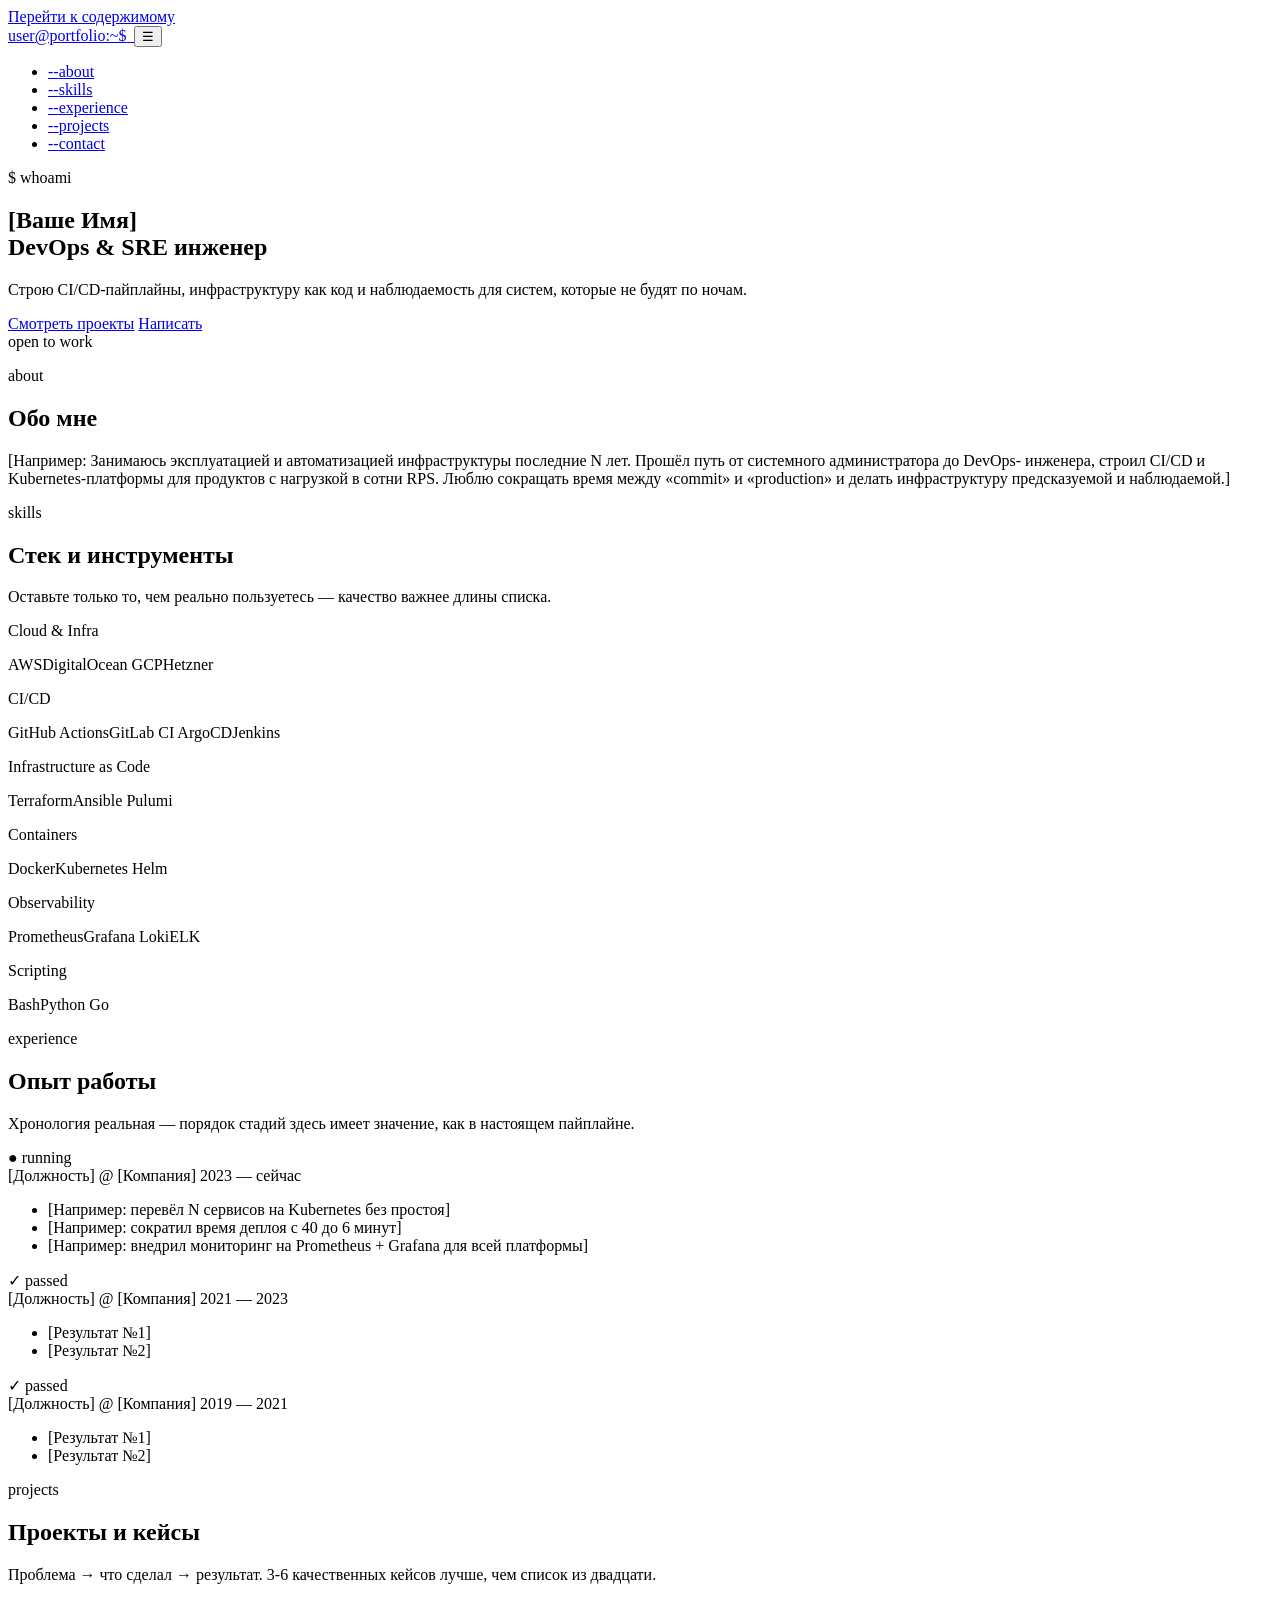
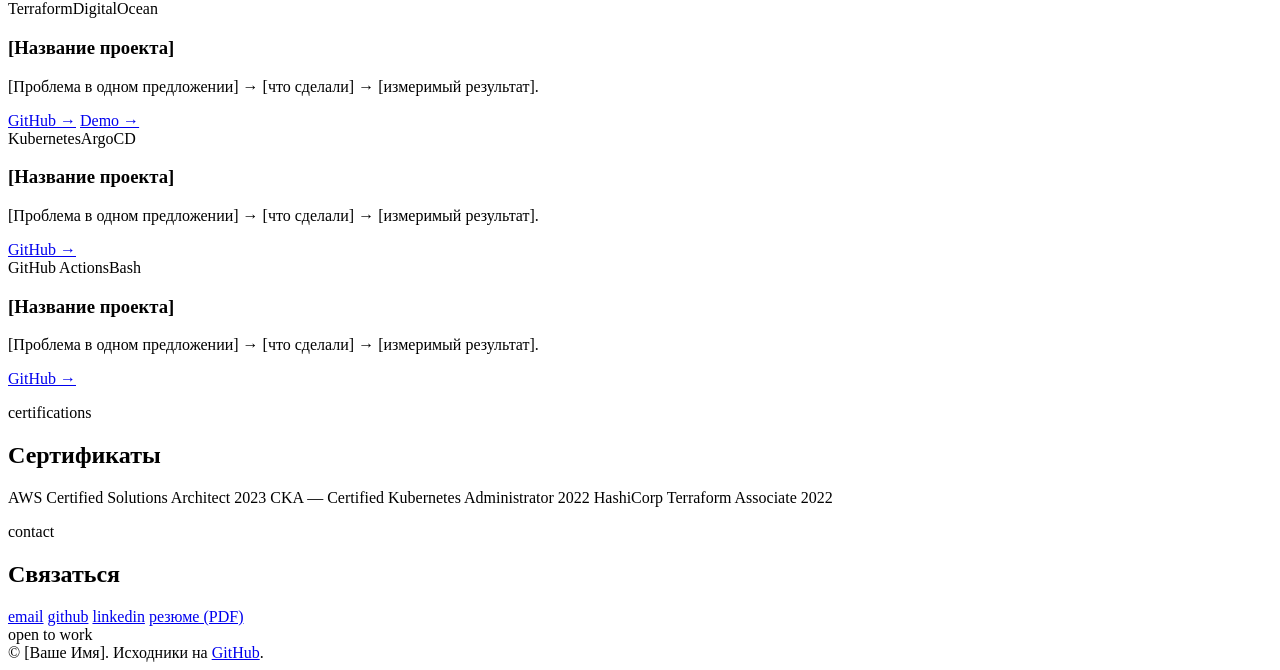
==== docs/index.html @ eb202113 "feat: initial portfolio scaffold Static DevOps portfolio site with GitHub Pages CI/CD, docs site, an" ====
<!DOCTYPE html>
<html lang="ru">
<head>
  <meta charset="UTF-8">
  <meta name="viewport" content="width=device-width, initial-scale=1.0">
  <title>[Ваше Имя] — DevOps / SRE инженер</title>
  <meta name="description" content="Портфолио [Ваше Имя] — DevOps-инженер: CI/CD, Kubernetes, Terraform, облачная инфраструктура.">
  <meta name="theme-color" content="#12161c">

  <!-- Open Graph / соцсети -->
  <meta property="og:title" content="[Ваше Имя] — DevOps / SRE инженер">
  <meta property="og:description" content="CI/CD, Kubernetes, Terraform, облачная инфраструктура.">
  <meta property="og:type" content="website">
  <!-- TODO: замените на реальный домен после привязки -->
  <meta property="og:url" content="https://example.com/">

  <link rel="icon" href="/favicon.svg" type="image/svg+xml">
  <link rel="stylesheet" href="/assets/css/style.css">
</head>
<body>

  <a class="skip-link" href="#main">Перейти к содержимому</a>

  <header class="nav">
    <div class="wrap">
      <a href="#" class="logo" aria-label="На главную">
        <span class="user">user</span><span class="path">@portfolio:~$</span><span class="cursor">&nbsp;</span>
      </a>

      <button type="button" class="nav-toggle" id="navToggle" aria-expanded="false" aria-controls="navLinks" aria-label="Открыть меню">
        ☰
      </button>

      <nav>
        <ul class="nav-links" id="navLinks">
          <li><a href="#about"><span class="flag">--</span>about</a></li>
          <li><a href="#skills"><span class="flag">--</span>skills</a></li>
          <li><a href="#experience"><span class="flag">--</span>experience</a></li>
          <li><a href="#projects"><span class="flag">--</span>projects</a></li>
          <li><a href="#contact"><span class="flag">--</span>contact</a></li>
        </ul>
      </nav>
    </div>
  </header>

  <main id="main">

    <!-- HERO -->
    <section class="hero wrap">
      <p class="hero-eyebrow" id="whoamiLine">$ whoami</p>
      <h1>
        [Ваше Имя]<br>
        <span class="role">DevOps &amp; SRE инженер</span>
      </h1>
      <p class="hero-lede">
        <!-- TODO: одна фраза о фокусе, например: -->
        Строю CI/CD-пайплайны, инфраструктуру как код и наблюдаемость
        для систем, которые не будят по ночам.
      </p>
      <div class="hero-actions">
        <a href="#projects" class="btn btn-primary">Смотреть проекты</a>
        <a href="#contact" class="btn btn-ghost">Написать</a>
      </div>
      <div class="hero-status">
        <span class="status-chip"><span class="status-dot"></span> open to work</span>
      </div>
    </section>

    <!-- ABOUT -->
    <section id="about" class="wrap reveal">
      <div class="section-head">
        <p class="eyebrow">about</p>
        <h2>Обо мне</h2>
      </div>
      <p class="section-sub about-lede">
        <!-- TODO: замените на реальный текст, 3-5 предложений -->
        [Например: Занимаюсь эксплуатацией и автоматизацией инфраструктуры
        последние N лет. Прошёл путь от системного администратора до DevOps-
        инженера, строил CI/CD и Kubernetes-платформы для продуктов с
        нагрузкой в сотни RPS. Люблю сокращать время между «commit» и
        «production» и делать инфраструктуру предсказуемой и наблюдаемой.]
      </p>
    </section>

    <!-- SKILLS -->
    <section id="skills" class="wrap reveal">
      <div class="section-head">
        <p class="eyebrow">skills</p>
        <h2>Стек и инструменты</h2>
        <p class="section-sub">Оставьте только то, чем реально пользуетесь — качество важнее длины списка.</p>
      </div>
      <div class="skills-grid">
        <div class="skill-card">
          <p class="skill-card-label">Cloud &amp; Infra</p>
          <div class="tag-row">
            <span class="tag">AWS</span><span class="tag">DigitalOcean</span>
            <span class="tag">GCP</span><span class="tag">Hetzner</span>
          </div>
        </div>
        <div class="skill-card">
          <p class="skill-card-label">CI/CD</p>
          <div class="tag-row">
            <span class="tag">GitHub Actions</span><span class="tag">GitLab CI</span>
            <span class="tag">ArgoCD</span><span class="tag">Jenkins</span>
          </div>
        </div>
        <div class="skill-card">
          <p class="skill-card-label">Infrastructure as Code</p>
          <div class="tag-row">
            <span class="tag">Terraform</span><span class="tag">Ansible</span>
            <span class="tag">Pulumi</span>
          </div>
        </div>
        <div class="skill-card">
          <p class="skill-card-label">Containers</p>
          <div class="tag-row">
            <span class="tag">Docker</span><span class="tag">Kubernetes</span>
            <span class="tag">Helm</span>
          </div>
        </div>
        <div class="skill-card">
          <p class="skill-card-label">Observability</p>
          <div class="tag-row">
            <span class="tag">Prometheus</span><span class="tag">Grafana</span>
            <span class="tag">Loki</span><span class="tag">ELK</span>
          </div>
        </div>
        <div class="skill-card">
          <p class="skill-card-label">Scripting</p>
          <div class="tag-row">
            <span class="tag">Bash</span><span class="tag">Python</span>
            <span class="tag">Go</span>
          </div>
        </div>
      </div>
    </section>

    <!-- EXPERIENCE — pipeline run -->
    <section id="experience" class="wrap reveal">
      <div class="section-head">
        <p class="eyebrow">experience</p>
        <h2>Опыт работы</h2>
        <p class="section-sub">Хронология реальная — порядок стадий здесь имеет значение, как в настоящем пайплайне.</p>
      </div>

      <div class="pipeline">
        <!-- Текущее место — последний узел, отмечен как "running" -->
        <div class="pipeline-node is-current">
          <div class="pipeline-rail">
            <span class="pipeline-dot"></span>
            <span class="pipeline-line"></span>
          </div>
          <div class="pipeline-body">
            <span class="pipeline-status">● running</span>
            <div class="pipeline-meta">
              <span class="pipeline-role">[Должность]</span>
              <span class="pipeline-company">@ [Компания]</span>
              <span class="pipeline-period">2023 — сейчас</span>
            </div>
            <ul>
              <li>[Например: перевёл N сервисов на Kubernetes без простоя]</li>
              <li>[Например: сократил время деплоя с 40 до 6 минут]</li>
              <li>[Например: внедрил мониторинг на Prometheus + Grafana для всей платформы]</li>
            </ul>
          </div>
        </div>

        <div class="pipeline-node">
          <div class="pipeline-rail">
            <span class="pipeline-dot"></span>
            <span class="pipeline-line"></span>
          </div>
          <div class="pipeline-body">
            <span class="pipeline-status">✓ passed</span>
            <div class="pipeline-meta">
              <span class="pipeline-role">[Должность]</span>
              <span class="pipeline-company">@ [Компания]</span>
              <span class="pipeline-period">2021 — 2023</span>
            </div>
            <ul>
              <li>[Результат №1]</li>
              <li>[Результат №2]</li>
            </ul>
          </div>
        </div>

        <div class="pipeline-node">
          <div class="pipeline-rail">
            <span class="pipeline-dot"></span>
            <span class="pipeline-line"></span>
          </div>
          <div class="pipeline-body">
            <span class="pipeline-status">✓ passed</span>
            <div class="pipeline-meta">
              <span class="pipeline-role">[Должность]</span>
              <span class="pipeline-company">@ [Компания]</span>
              <span class="pipeline-period">2019 — 2021</span>
            </div>
            <ul>
              <li>[Результат №1]</li>
              <li>[Результат №2]</li>
            </ul>
          </div>
        </div>
      </div>
    </section>

    <!-- PROJECTS -->
    <section id="projects" class="wrap reveal">
      <div class="section-head">
        <p class="eyebrow">projects</p>
        <h2>Проекты и кейсы</h2>
        <p class="section-sub">Проблема → что сделал → результат. 3-6 качественных кейсов лучше, чем список из двадцати.</p>
      </div>
      <div class="projects-grid">

        <article class="project-card">
          <div class="tag-row">
            <span class="tag">Terraform</span><span class="tag">DigitalOcean</span>
          </div>
          <h3 class="project-title">[Название проекта]</h3>
          <p class="project-desc">
            [Проблема в одном предложении] → [что сделали] → [измеримый результат].
          </p>
          <div class="project-links">
            <a href="#">GitHub →</a>
            <a href="#">Demo →</a>
          </div>
        </article>

        <article class="project-card">
          <div class="tag-row">
            <span class="tag">Kubernetes</span><span class="tag">ArgoCD</span>
          </div>
          <h3 class="project-title">[Название проекта]</h3>
          <p class="project-desc">
            [Проблема в одном предложении] → [что сделали] → [измеримый результат].
          </p>
          <div class="project-links">
            <a href="#">GitHub →</a>
          </div>
        </article>

        <article class="project-card">
          <div class="tag-row">
            <span class="tag">GitHub Actions</span><span class="tag">Bash</span>
          </div>
          <h3 class="project-title">[Название проекта]</h3>
          <p class="project-desc">
            [Проблема в одном предложении] → [что сделали] → [измеримый результат].
          </p>
          <div class="project-links">
            <a href="#">GitHub →</a>
          </div>
        </article>

      </div>
    </section>

    <!-- CERTIFICATIONS -->
    <section id="certifications" class="wrap reveal">
      <div class="section-head">
        <p class="eyebrow">certifications</p>
        <h2>Сертификаты</h2>
      </div>
      <div class="cert-row">
        <span class="cert-chip">AWS Certified Solutions Architect <time>2023</time></span>
        <span class="cert-chip">CKA — Certified Kubernetes Administrator <time>2022</time></span>
        <span class="cert-chip">HashiCorp Terraform Associate <time>2022</time></span>
      </div>
    </section>

    <!-- CONTACT -->
    <section id="contact" class="wrap contact reveal">
      <div class="section-head">
        <p class="eyebrow">contact</p>
        <h2>Связаться</h2>
      </div>
      <div class="contact-grid">
        <div class="contact-links">
          <a href="#" id="emailLink">email</a>
          <a href="https://github.com/">github</a>
          <a href="https://www.linkedin.com/">linkedin</a>
          <a href="/assets/resume.pdf">резюме (PDF)</a>
        </div>
        <span class="status-chip"><span class="status-dot"></span> open to work</span>
      </div>
    </section>

  </main>

  <footer class="wrap">
    <div class="footer-row">
      <span>© <span id="year"></span> [Ваше Имя]. Исходники на <a href="https://github.com/" class="link-slate">GitHub</a>.</span>
      <span id="lastDeployed"></span>
    </div>
  </footer>

  <script src="/assets/js/main.js"></script>
</body>
</html>
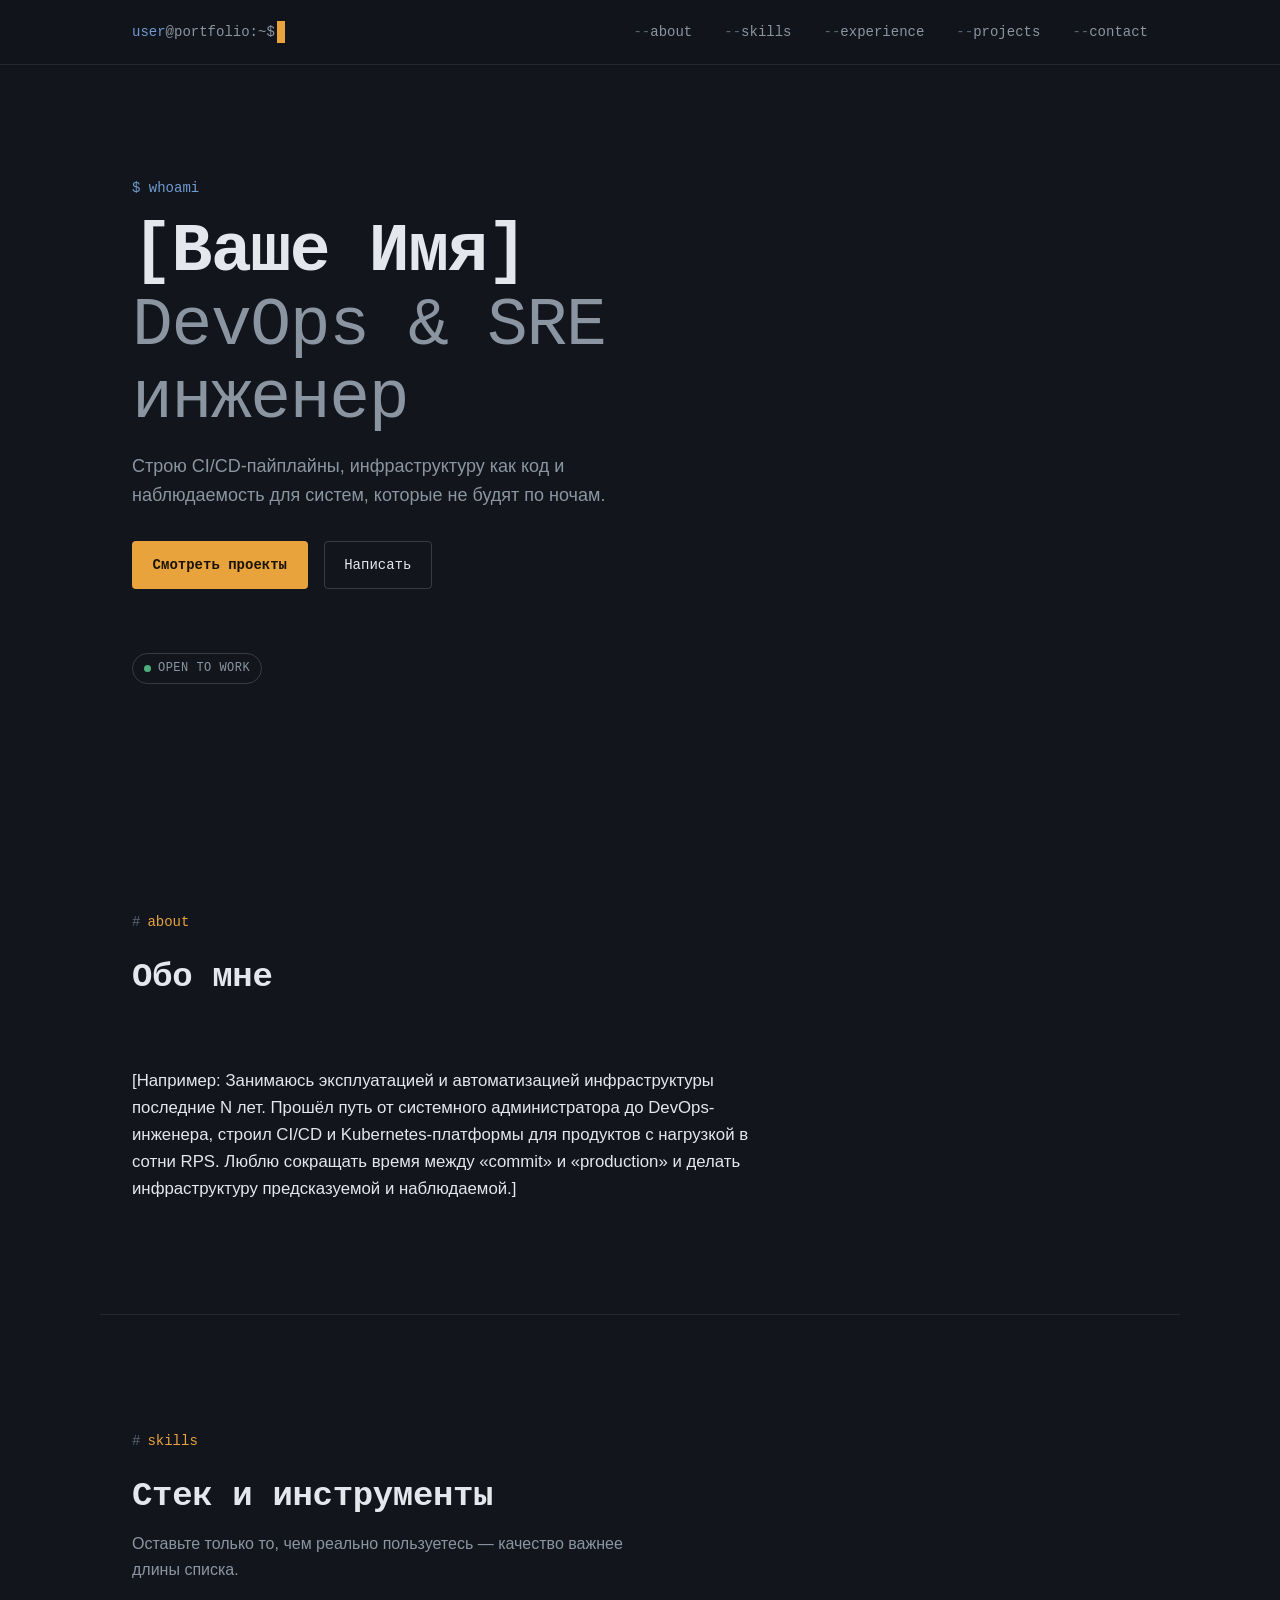
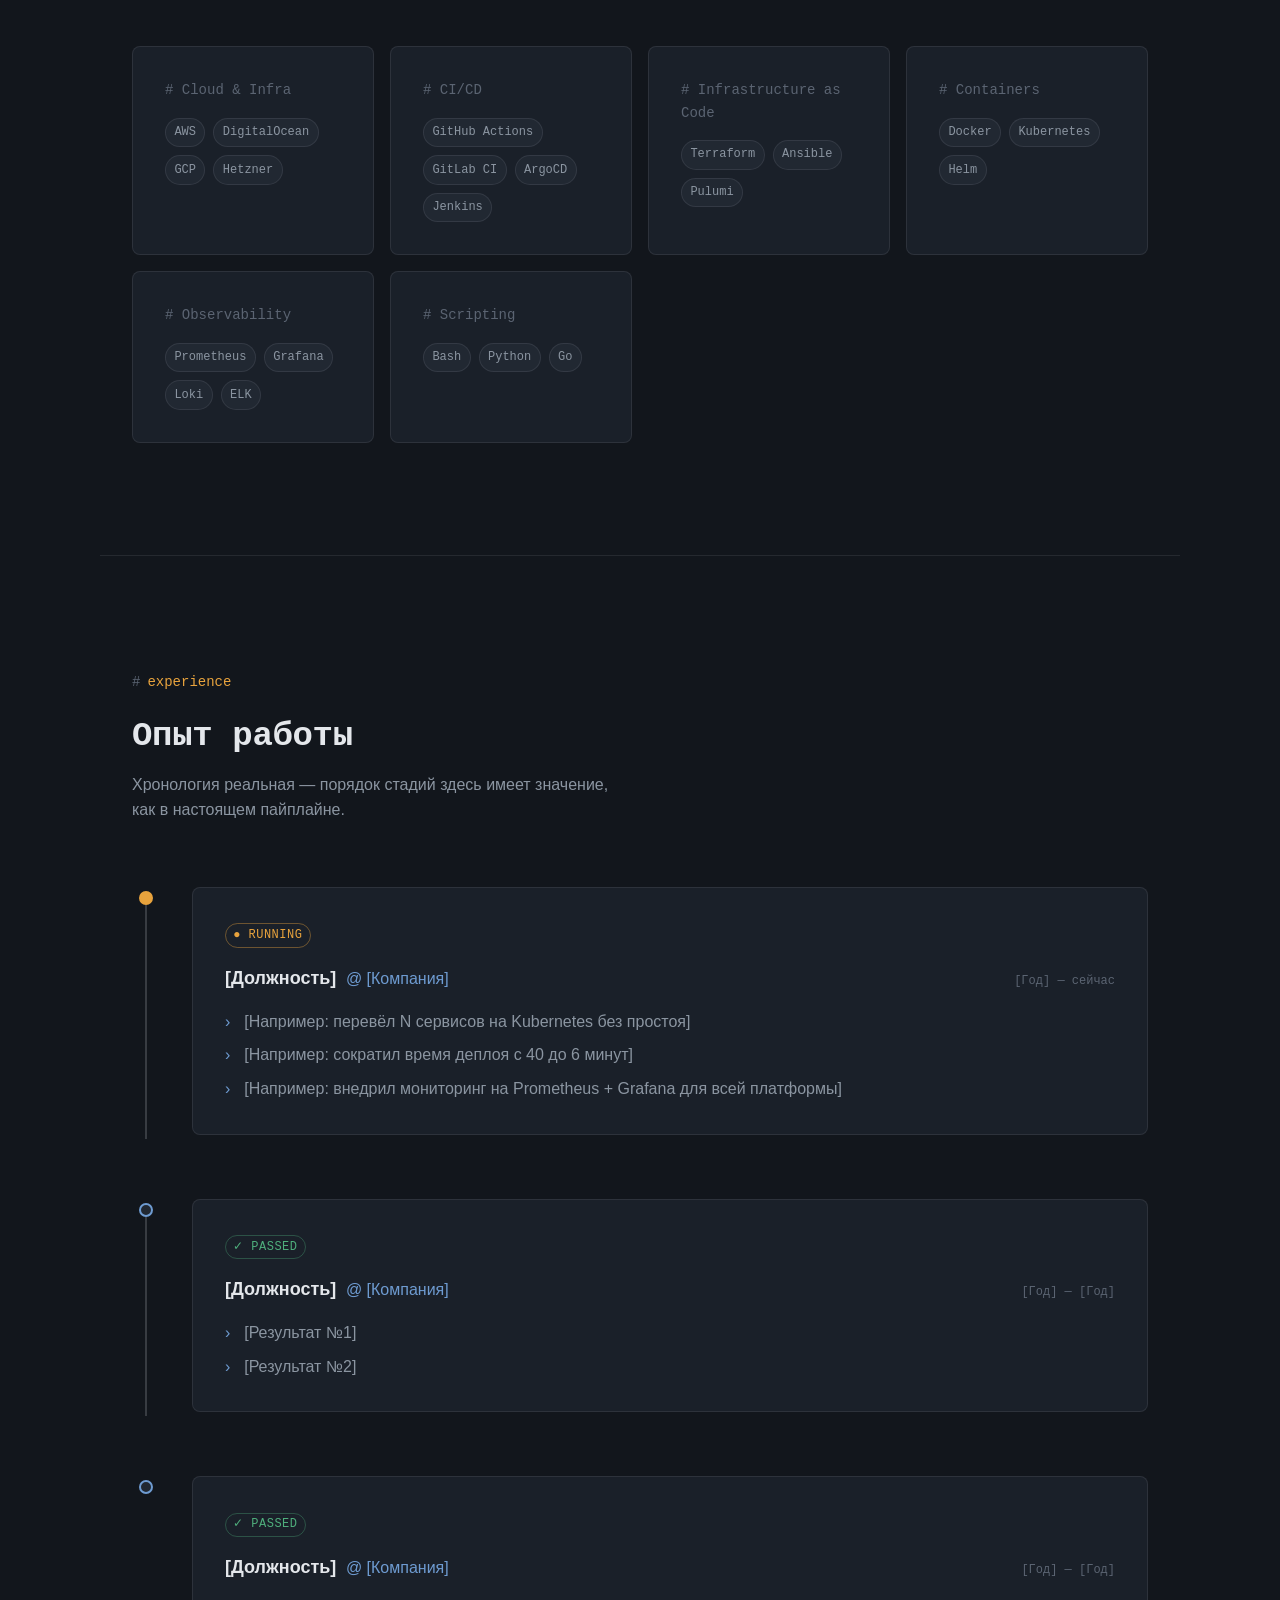
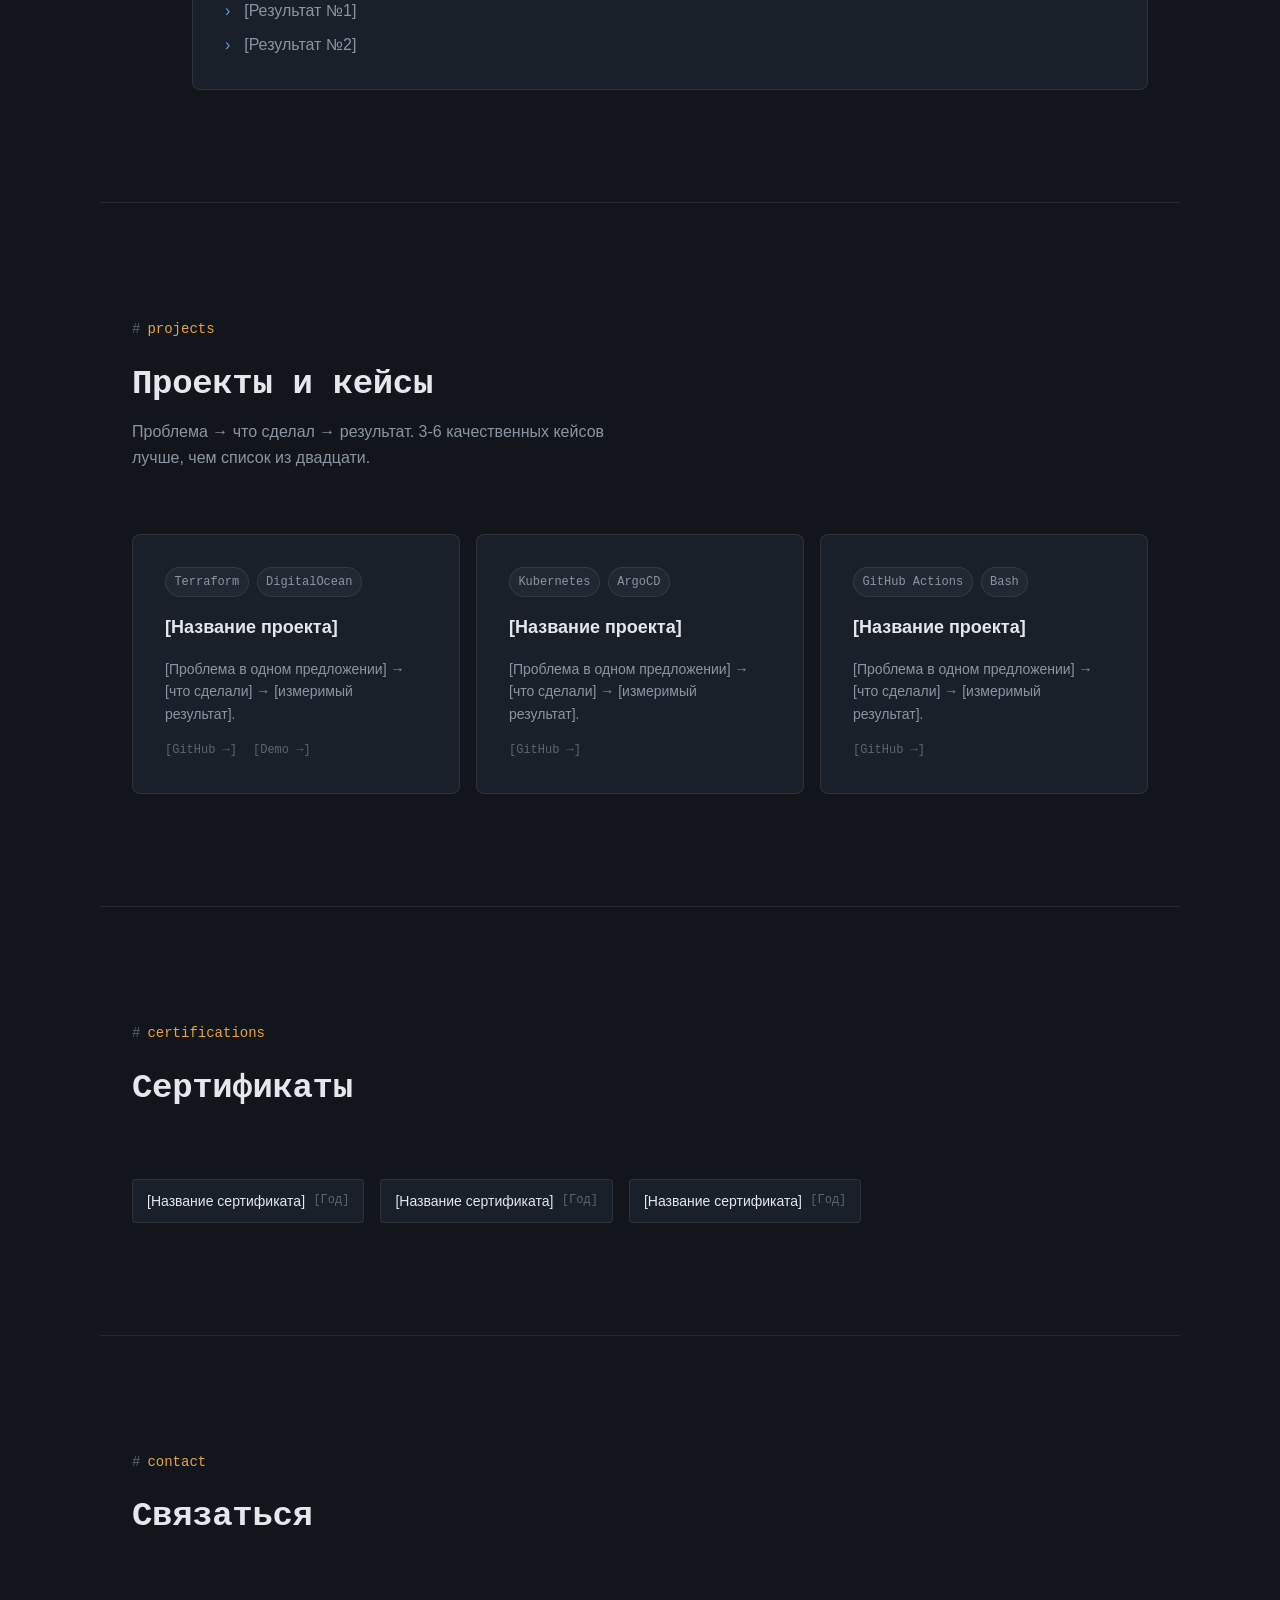
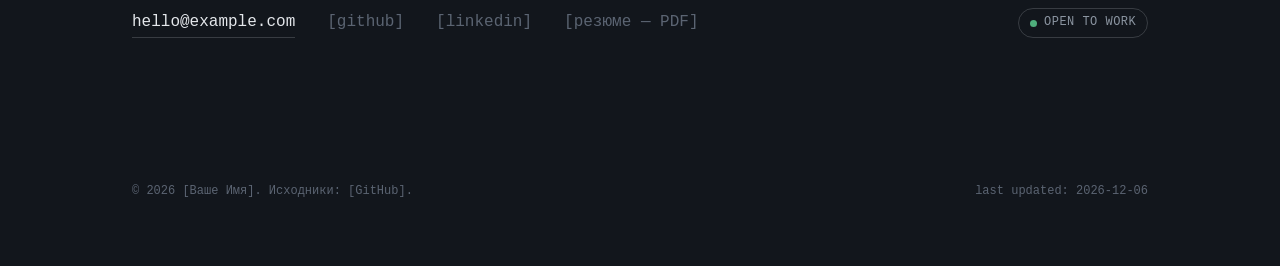
==== commit cdf5778b: "Improve responsive navigation and replace personal placeholders" ====
--- a/docs/index.html
+++ b/docs/index.html
@@ -14,8 +14,9 @@
   <!-- TODO: замените на реальный домен после привязки -->
   <meta property="og:url" content="https://example.com/">
 
-  <link rel="icon" href="/favicon.svg" type="image/svg+xml">
-  <link rel="stylesheet" href="/assets/css/style.css">
+  <link rel="icon" href="favicon.svg" type="image/svg+xml">
+  <link rel="stylesheet" href="assets/css/style.css">
+  <script>document.documentElement.classList.add("js");</script>
 </head>
 <body>
 
@@ -155,7 +156,7 @@
             <div class="pipeline-meta">
               <span class="pipeline-role">[Должность]</span>
               <span class="pipeline-company">@ [Компания]</span>
-              <span class="pipeline-period">2023 — сейчас</span>
+              <span class="pipeline-period">[Год] — сейчас</span>
             </div>
             <ul>
               <li>[Например: перевёл N сервисов на Kubernetes без простоя]</li>
@@ -175,7 +176,7 @@
             <div class="pipeline-meta">
               <span class="pipeline-role">[Должность]</span>
               <span class="pipeline-company">@ [Компания]</span>
-              <span class="pipeline-period">2021 — 2023</span>
+              <span class="pipeline-period">[Год] — [Год]</span>
             </div>
             <ul>
               <li>[Результат №1]</li>
@@ -194,7 +195,7 @@
             <div class="pipeline-meta">
               <span class="pipeline-role">[Должность]</span>
               <span class="pipeline-company">@ [Компания]</span>
-              <span class="pipeline-period">2019 — 2021</span>
+              <span class="pipeline-period">[Год] — [Год]</span>
             </div>
             <ul>
               <li>[Результат №1]</li>
@@ -223,8 +224,8 @@
             [Проблема в одном предложении] → [что сделали] → [измеримый результат].
           </p>
           <div class="project-links">
-            <a href="#">GitHub →</a>
-            <a href="#">Demo →</a>
+            <span class="placeholder-link">[GitHub →]</span>
+            <span class="placeholder-link">[Demo →]</span>
           </div>
         </article>
 
@@ -237,7 +238,7 @@
             [Проблема в одном предложении] → [что сделали] → [измеримый результат].
           </p>
           <div class="project-links">
-            <a href="#">GitHub →</a>
+            <span class="placeholder-link">[GitHub →]</span>
           </div>
         </article>
 
@@ -250,7 +251,7 @@
             [Проблема в одном предложении] → [что сделали] → [измеримый результат].
           </p>
           <div class="project-links">
-            <a href="#">GitHub →</a>
+            <span class="placeholder-link">[GitHub →]</span>
           </div>
         </article>
 
@@ -264,9 +265,9 @@
         <h2>Сертификаты</h2>
       </div>
       <div class="cert-row">
-        <span class="cert-chip">AWS Certified Solutions Architect <time>2023</time></span>
-        <span class="cert-chip">CKA — Certified Kubernetes Administrator <time>2022</time></span>
-        <span class="cert-chip">HashiCorp Terraform Associate <time>2022</time></span>
+        <span class="cert-chip">[Название сертификата] <time>[Год]</time></span>
+        <span class="cert-chip">[Название сертификата] <time>[Год]</time></span>
+        <span class="cert-chip">[Название сертификата] <time>[Год]</time></span>
       </div>
     </section>
 
@@ -279,9 +280,9 @@
       <div class="contact-grid">
         <div class="contact-links">
           <a href="#" id="emailLink">email</a>
-          <a href="https://github.com/">github</a>
-          <a href="https://www.linkedin.com/">linkedin</a>
-          <a href="/assets/resume.pdf">резюме (PDF)</a>
+          <span class="contact-placeholder">[github]</span>
+          <span class="contact-placeholder">[linkedin]</span>
+          <span class="contact-placeholder">[резюме — PDF]</span>
         </div>
         <span class="status-chip"><span class="status-dot"></span> open to work</span>
       </div>
@@ -291,11 +292,11 @@
 
   <footer class="wrap">
     <div class="footer-row">
-      <span>© <span id="year"></span> [Ваше Имя]. Исходники на <a href="https://github.com/" class="link-slate">GitHub</a>.</span>
+      <span>© <span id="year"></span> [Ваше Имя]. Исходники: <span class="contact-placeholder">[GitHub]</span>.</span>
       <span id="lastDeployed"></span>
     </div>
   </footer>
 
-  <script src="/assets/js/main.js"></script>
+  <script src="assets/js/main.js"></script>
 </body>
 </html>
--- a/docs/assets/css/style.css
+++ b/docs/assets/css/style.css
@@ -0,0 +1,804 @@
+/* =========================================================================
+   DESIGN TOKENS
+   Меняйте значения переменных здесь — не хардкодьте цвета/шрифты ниже по файлу.
+   Палитра: тёмный графит-навy (не чистый чёрный) + фосфорный янтарь как основной
+   акцент (отсылка к старым терминалам) + холодный slate-blue как второй акцент.
+   Зелёный зарезервирован ТОЛЬКО для статус-индикаторов "ok", не как основной брендинг.
+   ========================================================================= */
+:root {
+  /* Surfaces */
+  --bg: #12161c;
+  --bg-raised: #1a2029;
+  --bg-raised-2: #212832;
+  --border: rgba(228, 231, 235, 0.09);
+  --border-strong: rgba(228, 231, 235, 0.18);
+
+  /* Text */
+  --text: #e4e7eb;
+  --text-dim: #8b95a1;
+  --text-faint: #5b6472;
+
+  /* Accents */
+  --amber: #e8a33d;
+  --amber-dim: rgba(232, 163, 61, 0.14);
+  --slate: #6e9bd1;
+  --slate-dim: rgba(110, 155, 209, 0.14);
+  --status-ok: #4fae7c;
+
+  /* Type — системные стеки, без внешних запросов к шрифтовым CDN
+     (быстрее, работает офлайн, ни одной сторонней зависимости) */
+  --font-mono: ui-monospace, "SFMono-Regular", "JetBrains Mono", Menlo, Consolas,
+    "Liberation Mono", monospace;
+  --font-sans: -apple-system, "Segoe UI", "IBM Plex Sans", Roboto, Helvetica,
+    Arial, sans-serif;
+
+  /* Type scale */
+  --fs-hero: clamp(2.25rem, 5.5vw, 4.25rem);
+  --fs-h2: clamp(1.5rem, 3vw, 2.125rem);
+  --fs-h3: 1.125rem;
+  --fs-body: 1rem;
+  --fs-small: 0.875rem;
+  --fs-micro: 0.75rem;
+
+  /* Spacing */
+  --sp-xs: 0.5rem;
+  --sp-sm: 1rem;
+  --sp-md: 2rem;
+  --sp-lg: 4rem;
+  --sp-xl: 7rem;
+
+  /* Misc */
+  --radius: 4px;
+  --radius-lg: 8px;
+  --max-width: 1080px;
+  --transition: 160ms ease;
+}
+
+/* =========================================================================
+   RESET
+   ========================================================================= */
+*,
+*::before,
+*::after {
+  box-sizing: border-box;
+}
+
+html {
+  scroll-behavior: smooth;
+}
+
+body {
+  margin: 0;
+  background: var(--bg);
+  color: var(--text);
+  font-family: var(--font-sans);
+  font-size: var(--fs-body);
+  line-height: 1.6;
+  -webkit-font-smoothing: antialiased;
+}
+
+img {
+  max-width: 100%;
+  display: block;
+}
+
+a {
+  color: inherit;
+  text-decoration: none;
+}
+
+ul {
+  margin: 0;
+  padding: 0;
+  list-style: none;
+}
+
+h1,
+h2,
+h3,
+p {
+  margin: 0;
+}
+
+button {
+  font: inherit;
+  cursor: pointer;
+}
+
+:focus-visible {
+  outline: 2px solid var(--amber);
+  outline-offset: 2px;
+}
+
+@media (prefers-reduced-motion: reduce) {
+  html {
+    scroll-behavior: auto;
+  }
+  *,
+  *::before,
+  *::after {
+    animation-duration: 0.001ms !important;
+    animation-iteration-count: 1 !important;
+    transition-duration: 0.001ms !important;
+    scroll-behavior: auto !important;
+  }
+}
+
+/* =========================================================================
+   LAYOUT UTILITIES
+   ========================================================================= */
+.wrap {
+  max-width: var(--max-width);
+  margin: 0 auto;
+  padding-inline: var(--sp-md);
+}
+
+section {
+  padding: var(--sp-xl) 0;
+  border-bottom: 1px solid var(--border);
+  scroll-margin-top: 64px;
+}
+
+.section-head {
+  margin-bottom: var(--sp-lg);
+  max-width: 640px;
+}
+
+.eyebrow {
+  display: inline-flex;
+  align-items: center;
+  gap: 0.5em;
+  font-family: var(--font-mono);
+  font-size: var(--fs-small);
+  color: var(--amber);
+  margin-bottom: var(--sp-sm);
+}
+
+.eyebrow::before {
+  content: "#";
+  color: var(--text-faint);
+}
+
+h2 {
+  font-family: var(--font-mono);
+  font-size: var(--fs-h2);
+  font-weight: 600;
+  letter-spacing: -0.01em;
+}
+
+.section-sub {
+  color: var(--text-dim);
+  margin-top: var(--sp-xs);
+  max-width: 56ch;
+}
+
+.about-lede {
+  max-width: 70ch;
+  font-size: 1.05rem;
+  color: var(--text);
+}
+
+/* Reveal-on-scroll: без JS контент остаётся видимым. */
+.reveal {
+  opacity: 1;
+  transform: none;
+}
+
+.js .reveal {
+  opacity: 0;
+  transform: translateY(16px);
+  transition: opacity 480ms ease, transform 480ms ease;
+}
+
+.js .reveal.is-visible {
+  opacity: 1;
+  transform: translateY(0);
+}
+
+/* =========================================================================
+   ACCESSIBILITY UTILITIES
+   ========================================================================= */
+.skip-link {
+  position: absolute;
+  left: -9999px;
+  top: 0;
+  background: var(--amber);
+  color: #1a1305;
+  padding: 0.75em 1.25em;
+  z-index: 100;
+  font-family: var(--font-mono);
+  font-size: var(--fs-small);
+}
+
+.skip-link:focus {
+  left: var(--sp-md);
+  top: var(--sp-xs);
+}
+
+/* =========================================================================
+   NAV — прочтение навигации как флагов CLI-команды
+   ========================================================================= */
+.nav {
+  position: sticky;
+  top: 0;
+  z-index: 50;
+  background: rgba(18, 22, 28, 0.85);
+  backdrop-filter: blur(8px);
+  border-bottom: 1px solid var(--border);
+}
+
+.nav .wrap {
+  display: flex;
+  align-items: center;
+  justify-content: space-between;
+  height: 64px;
+}
+
+.logo {
+  font-family: var(--font-mono);
+  font-size: var(--fs-small);
+  color: var(--text);
+  white-space: nowrap;
+}
+
+.logo .user {
+  color: var(--slate);
+}
+
+.logo .path {
+  color: var(--text-dim);
+}
+
+.cursor {
+  display: inline-block;
+  width: 0.55em;
+  background: var(--amber);
+  margin-left: 2px;
+  animation: blink 1.1s step-end infinite;
+}
+
+@keyframes blink {
+  50% {
+    opacity: 0;
+  }
+}
+
+.nav-links {
+  display: flex;
+  gap: var(--sp-md);
+  font-family: var(--font-mono);
+  font-size: var(--fs-small);
+}
+
+.nav-links a {
+  color: var(--text-dim);
+  transition: color var(--transition);
+}
+
+.nav-links a .flag {
+  color: var(--text-faint);
+}
+
+.nav-links a:hover,
+.nav-links a:focus-visible {
+  color: var(--amber);
+}
+
+.nav-toggle {
+  display: none;
+  background: none;
+  border: 1px solid var(--border-strong);
+  border-radius: var(--radius);
+  color: var(--text);
+  width: 36px;
+  height: 36px;
+}
+
+/* =========================================================================
+   STATUS CHIP — переиспользуемый элемент (hero + footer)
+   ========================================================================= */
+.status-chip {
+  display: inline-flex;
+  align-items: center;
+  gap: 0.6em;
+  font-family: var(--font-mono);
+  font-size: var(--fs-micro);
+  letter-spacing: 0.04em;
+  text-transform: uppercase;
+  color: var(--text-dim);
+  border: 1px solid var(--border-strong);
+  border-radius: 999px;
+  padding: 0.4em 0.9em;
+}
+
+.status-dot {
+  width: 7px;
+  height: 7px;
+  border-radius: 50%;
+  background: var(--status-ok);
+  box-shadow: 0 0 0 0 rgba(79, 174, 124, 0.6);
+  animation: pulse 2.2s infinite;
+  flex: none;
+}
+
+@keyframes pulse {
+  0% {
+    box-shadow: 0 0 0 0 rgba(79, 174, 124, 0.5);
+  }
+  70% {
+    box-shadow: 0 0 0 7px rgba(79, 174, 124, 0);
+  }
+  100% {
+    box-shadow: 0 0 0 0 rgba(79, 174, 124, 0);
+  }
+}
+
+/* =========================================================================
+   HERO
+   ========================================================================= */
+.hero {
+  padding-top: var(--sp-xl);
+  padding-bottom: var(--sp-xl);
+  border-bottom: none;
+}
+
+.hero-eyebrow {
+  font-family: var(--font-mono);
+  color: var(--slate);
+  font-size: var(--fs-small);
+  margin-bottom: var(--sp-sm);
+}
+
+.hero h1 {
+  font-family: var(--font-mono);
+  font-size: var(--fs-hero);
+  font-weight: 600;
+  letter-spacing: -0.02em;
+  line-height: 1.08;
+  max-width: 16ch;
+}
+
+.hero h1 .role {
+  color: var(--text-dim);
+  font-weight: 500;
+}
+
+.hero-lede {
+  margin-top: var(--sp-sm);
+  font-size: 1.125rem;
+  color: var(--text-dim);
+  max-width: 52ch;
+}
+
+.hero-actions {
+  display: flex;
+  flex-wrap: wrap;
+  gap: var(--sp-sm);
+  margin-top: var(--sp-md);
+  align-items: center;
+}
+
+.btn {
+  display: inline-flex;
+  align-items: center;
+  gap: 0.5em;
+  font-family: var(--font-mono);
+  font-size: var(--fs-small);
+  padding: 0.85em 1.4em;
+  border-radius: var(--radius);
+  border: 1px solid transparent;
+  transition: transform var(--transition), border-color var(--transition),
+    background var(--transition);
+}
+
+.btn-primary {
+  background: var(--amber);
+  color: #1a1305;
+  font-weight: 600;
+}
+
+.btn-primary:hover {
+  transform: translateY(-1px);
+}
+
+.btn-ghost {
+  border-color: var(--border-strong);
+  color: var(--text);
+}
+
+.btn-ghost:hover {
+  border-color: var(--amber);
+  color: var(--amber);
+}
+
+.hero-status {
+  margin-top: var(--sp-lg);
+}
+
+/* =========================================================================
+   SKILLS
+   ========================================================================= */
+.skills-grid {
+  display: grid;
+  grid-template-columns: repeat(auto-fit, minmax(220px, 1fr));
+  gap: var(--sp-sm);
+}
+
+.skill-card {
+  background: var(--bg-raised);
+  border: 1px solid var(--border);
+  border-radius: var(--radius-lg);
+  padding: var(--sp-md);
+}
+
+.skill-card-label {
+  font-family: var(--font-mono);
+  font-size: var(--fs-small);
+  color: var(--text-faint);
+  margin-bottom: var(--sp-sm);
+}
+
+.skill-card-label::before {
+  content: "# ";
+}
+
+.tag-row {
+  display: flex;
+  flex-wrap: wrap;
+  gap: 0.5em;
+}
+
+.tag {
+  font-family: var(--font-mono);
+  font-size: var(--fs-micro);
+  padding: 0.35em 0.7em;
+  border-radius: 999px;
+  background: var(--bg-raised-2);
+  color: var(--text-dim);
+  border: 1px solid var(--border);
+}
+
+/* =========================================================================
+   EXPERIENCE — сигнатурный элемент: карьера как pipeline run
+   ========================================================================= */
+.pipeline {
+  position: relative;
+  display: flex;
+  flex-direction: column;
+  gap: 0;
+}
+
+.pipeline-node {
+  position: relative;
+  display: grid;
+  grid-template-columns: 28px 1fr;
+  gap: var(--sp-md);
+  padding-bottom: var(--sp-lg);
+}
+
+.pipeline-node:last-child {
+  padding-bottom: 0;
+}
+
+.pipeline-rail {
+  position: relative;
+  display: flex;
+  justify-content: center;
+}
+
+.pipeline-dot {
+  width: 14px;
+  height: 14px;
+  border-radius: 50%;
+  background: var(--bg-raised-2);
+  border: 2px solid var(--slate);
+  z-index: 1;
+  margin-top: 4px;
+}
+
+.pipeline-node.is-current .pipeline-dot {
+  background: var(--amber);
+  border-color: var(--amber);
+  animation: pulse 2.2s infinite;
+  box-shadow: none;
+}
+
+.pipeline-line {
+  position: absolute;
+  top: 18px;
+  bottom: -4px;
+  width: 2px;
+  background: var(--border-strong);
+}
+
+.pipeline-node:last-child .pipeline-line {
+  display: none;
+}
+
+.pipeline-body {
+  background: var(--bg-raised);
+  border: 1px solid var(--border);
+  border-radius: var(--radius-lg);
+  padding: var(--sp-md);
+}
+
+.pipeline-meta {
+  display: flex;
+  flex-wrap: wrap;
+  align-items: baseline;
+  gap: 0.6em;
+  margin-bottom: var(--sp-xs);
+}
+
+.pipeline-role {
+  font-size: var(--fs-h3);
+  font-weight: 600;
+}
+
+.pipeline-company {
+  color: var(--slate);
+}
+
+.pipeline-period {
+  font-family: var(--font-mono);
+  font-size: var(--fs-micro);
+  color: var(--text-faint);
+  margin-left: auto;
+}
+
+.pipeline-status {
+  display: inline-block;
+  font-family: var(--font-mono);
+  font-size: var(--fs-micro);
+  text-transform: uppercase;
+  letter-spacing: 0.04em;
+  color: var(--status-ok);
+  border: 1px solid rgba(79, 174, 124, 0.35);
+  border-radius: 999px;
+  padding: 0.15em 0.6em;
+  margin-bottom: var(--sp-sm);
+}
+
+.pipeline-node.is-current .pipeline-status {
+  color: var(--amber);
+  border-color: rgba(232, 163, 61, 0.4);
+}
+
+.pipeline-body ul {
+  margin-top: var(--sp-sm);
+  display: grid;
+  gap: 0.5em;
+}
+
+.pipeline-body li {
+  padding-left: 1.2em;
+  position: relative;
+  color: var(--text-dim);
+}
+
+.pipeline-body li::before {
+  content: "›";
+  position: absolute;
+  left: 0;
+  color: var(--slate);
+}
+
+/* =========================================================================
+   PROJECTS
+   ========================================================================= */
+.projects-grid {
+  display: grid;
+  grid-template-columns: repeat(auto-fit, minmax(280px, 1fr));
+  gap: var(--sp-sm);
+}
+
+.project-card {
+  background: var(--bg-raised);
+  border: 1px solid var(--border);
+  border-radius: var(--radius-lg);
+  padding: var(--sp-md);
+  display: flex;
+  flex-direction: column;
+  gap: var(--sp-sm);
+  transition: border-color var(--transition);
+}
+
+.project-card:hover {
+  border-color: var(--border-strong);
+}
+
+.project-title {
+  font-size: var(--fs-h3);
+  font-weight: 600;
+}
+
+.project-desc {
+  color: var(--text-dim);
+  font-size: var(--fs-small);
+}
+
+.project-links {
+  margin-top: auto;
+  display: flex;
+  gap: var(--sp-sm);
+  font-family: var(--font-mono);
+  font-size: var(--fs-micro);
+}
+
+.project-links a,
+.placeholder-link {
+  color: var(--slate);
+  border-bottom: 1px solid transparent;
+}
+
+.project-links a:hover {
+  border-bottom-color: var(--slate);
+}
+
+.placeholder-link,
+.contact-placeholder {
+  color: var(--text-faint);
+}
+
+/* =========================================================================
+   CERTIFICATIONS
+   ========================================================================= */
+.cert-row {
+  display: flex;
+  flex-wrap: wrap;
+  gap: var(--sp-sm);
+}
+
+.cert-chip {
+  display: flex;
+  align-items: center;
+  gap: 0.6em;
+  background: var(--bg-raised);
+  border: 1px solid var(--border);
+  border-radius: var(--radius);
+  padding: 0.7em 1em;
+  font-size: var(--fs-small);
+}
+
+.cert-chip time {
+  color: var(--text-faint);
+  font-family: var(--font-mono);
+  font-size: var(--fs-micro);
+}
+
+/* =========================================================================
+   CONTACT / FOOTER
+   ========================================================================= */
+.contact {
+  border-bottom: none;
+}
+
+.contact-grid {
+  display: flex;
+  flex-wrap: wrap;
+  justify-content: space-between;
+  align-items: flex-end;
+  gap: var(--sp-md);
+}
+
+.contact-links {
+  display: flex;
+  flex-wrap: wrap;
+  gap: var(--sp-md);
+  font-family: var(--font-mono);
+}
+
+.contact-links a {
+  color: var(--text);
+  border-bottom: 1px solid var(--border-strong);
+  padding-bottom: 2px;
+  transition: color var(--transition), border-color var(--transition);
+}
+
+.contact-links a:hover {
+  color: var(--amber);
+  border-color: var(--amber);
+}
+
+footer {
+  padding: var(--sp-md) 0 var(--sp-lg);
+}
+
+.footer-row {
+  display: flex;
+  flex-wrap: wrap;
+  justify-content: space-between;
+  gap: var(--sp-sm);
+  font-family: var(--font-mono);
+  font-size: var(--fs-micro);
+  color: var(--text-faint);
+}
+
+/* =========================================================================
+   RESPONSIVE
+   ========================================================================= */
+@media (max-width: 720px) {
+  .nav-links {
+    flex-wrap: wrap;
+    gap: var(--sp-sm) var(--sp-md);
+  }
+
+  .js .nav nav {
+    position: absolute;
+    inset: 64px 0 auto;
+  }
+
+  .js .nav-links {
+    position: static;
+    width: 100%;
+    min-height: calc(100vh - 64px);
+    min-height: calc(100dvh - 64px);
+    background: var(--bg);
+    flex-direction: column;
+    flex-wrap: nowrap;
+    padding: var(--sp-md);
+    gap: var(--sp-md);
+    font-size: var(--fs-body);
+    transform: translateY(-8px);
+    opacity: 0;
+    visibility: hidden;
+    pointer-events: none;
+    transition: opacity var(--transition), transform var(--transition),
+      visibility 0s linear 160ms;
+  }
+
+  .js .nav-links.is-open {
+    opacity: 1;
+    transform: translateY(0);
+    visibility: visible;
+    pointer-events: auto;
+    transition-delay: 0s;
+  }
+
+  .js .nav-toggle {
+    display: block;
+  }
+
+  html:not(.js) .nav {
+    position: static;
+  }
+
+  html:not(.js) .nav .wrap {
+    min-height: 64px;
+    height: auto;
+    padding-block: var(--sp-sm);
+    flex-direction: column;
+    align-items: flex-start;
+    gap: var(--sp-sm);
+  }
+
+  html:not(.js) .nav nav {
+    width: 100%;
+  }
+
+  .hero {
+    padding-top: var(--sp-lg);
+    padding-bottom: var(--sp-lg);
+  }
+
+  .section-head {
+    margin-bottom: var(--sp-md);
+  }
+
+  .projects-grid {
+    grid-template-columns: 1fr;
+  }
+
+  .pipeline-node {
+    grid-template-columns: 20px minmax(0, 1fr);
+    gap: var(--sp-sm);
+  }
+
+  .pipeline-period {
+    margin-left: 0;
+  }
+
+  section {
+    padding: var(--sp-lg) 0;
+  }
+}
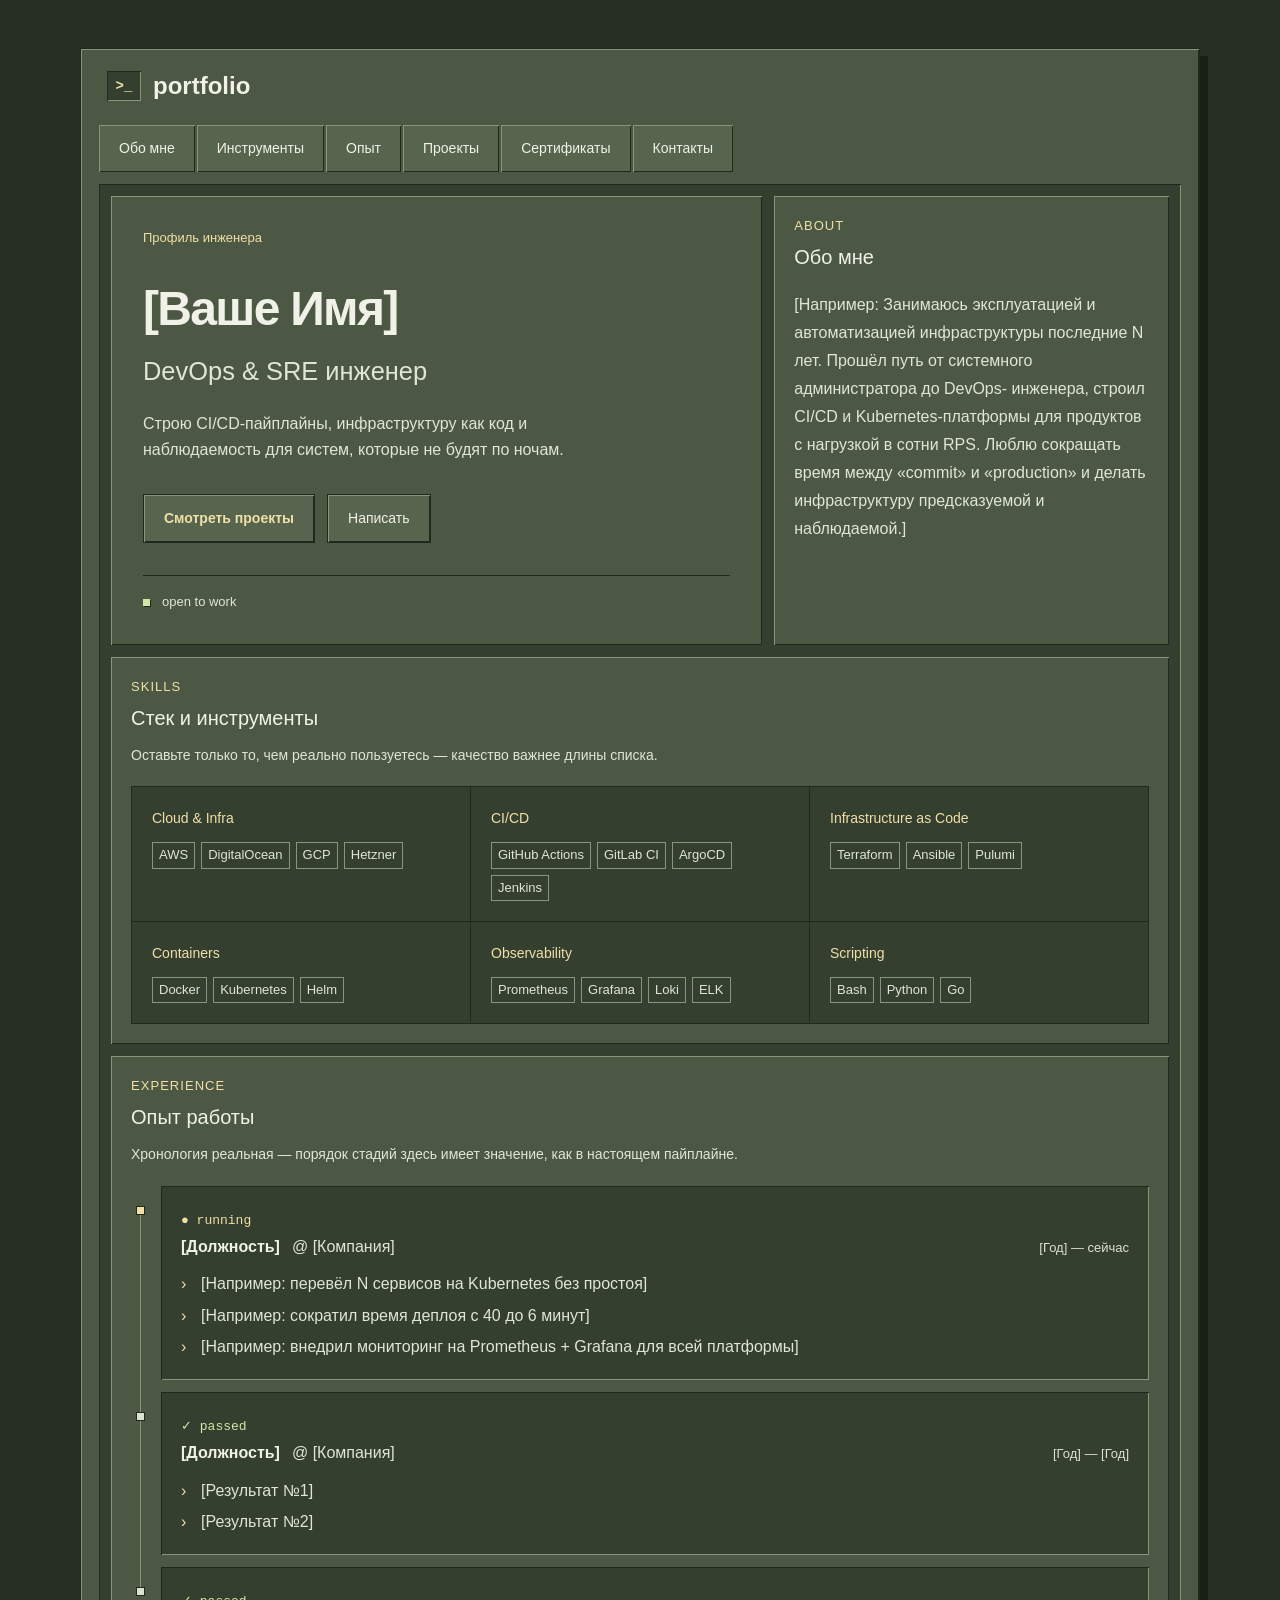
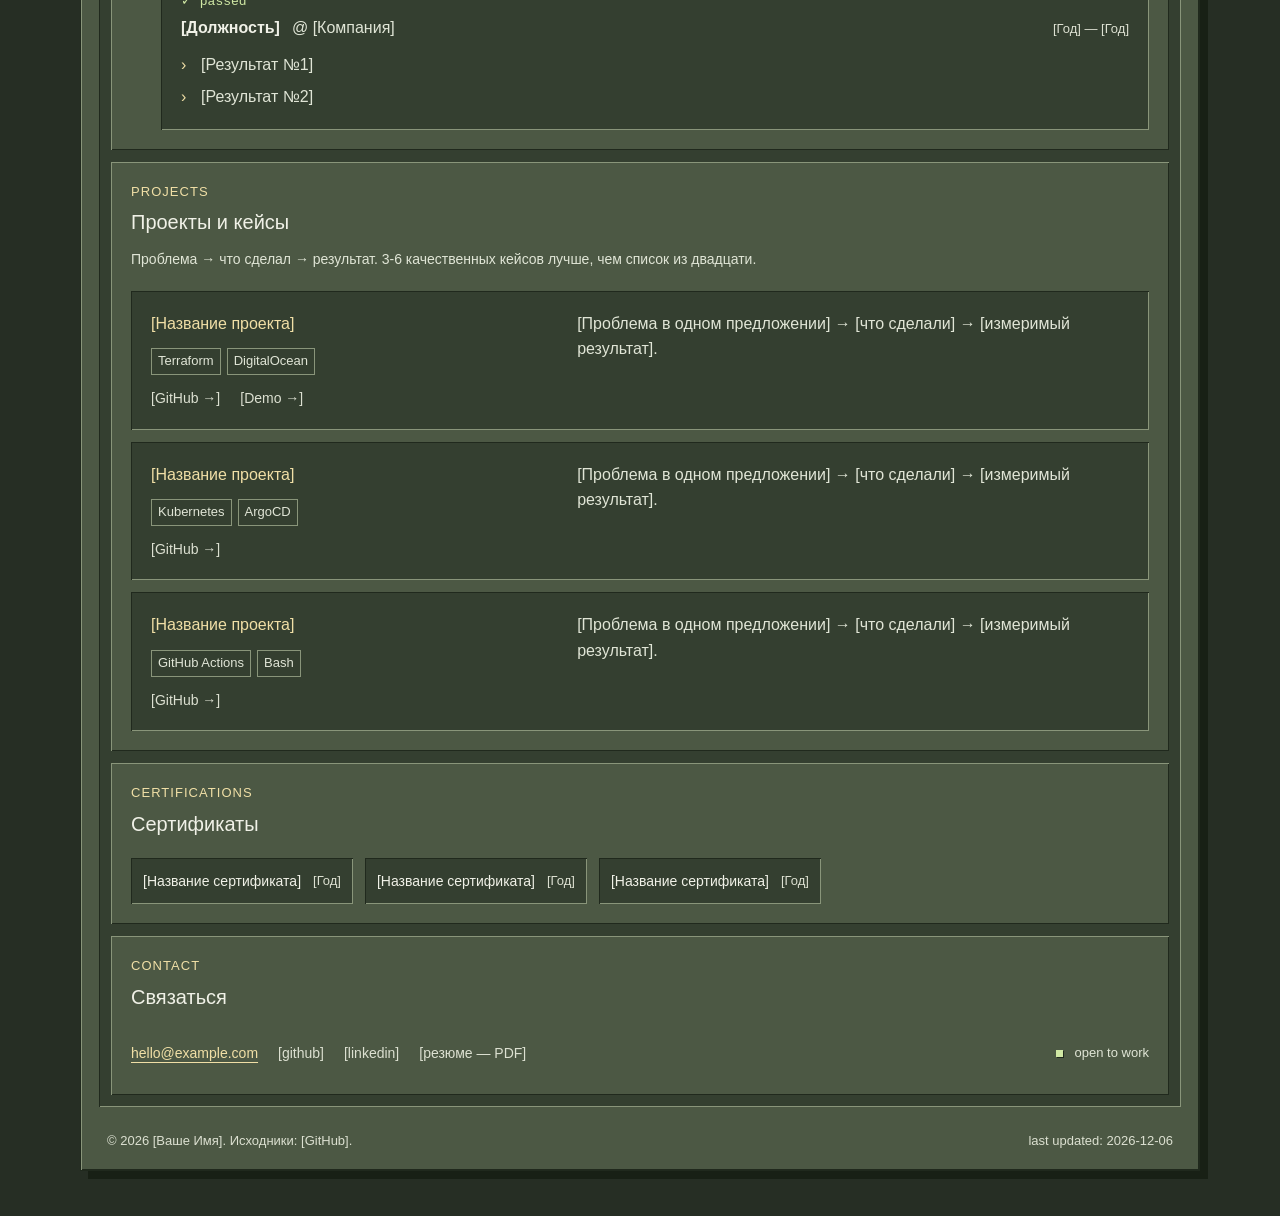
==== commit 5668bf24: "feat: сделать зелёный дизайн основным" ====
--- a/docs/index.html
+++ b/docs/index.html
@@ -5,50 +5,49 @@
   <meta name="viewport" content="width=device-width, initial-scale=1.0">
   <title>[Ваше Имя] — DevOps / SRE инженер</title>
   <meta name="description" content="Портфолио [Ваше Имя] — DevOps-инженер: CI/CD, Kubernetes, Terraform, облачная инфраструктура.">
-  <meta name="theme-color" content="#12161c">
+  <meta name="theme-color" content="#4c5844">
 
   <!-- Open Graph / соцсети -->
   <meta property="og:title" content="[Ваше Имя] — DevOps / SRE инженер">
   <meta property="og:description" content="CI/CD, Kubernetes, Terraform, облачная инфраструктура.">
   <meta property="og:type" content="website">
-  <!-- TODO: замените на реальный домен после привязки -->
-  <meta property="og:url" content="https://example.com/">
+  <!-- TODO: обновите после привязки собственного домена -->
+  <meta property="og:url" content="https://inemkovich.github.io/portfolio/">
 
   <link rel="icon" href="favicon.svg" type="image/svg+xml">
-  <link rel="stylesheet" href="assets/css/style.css">
-  <script>document.documentElement.classList.add("js");</script>
+  <!-- Черновой контент пока не должен попадать в поисковую выдачу. -->
+  <meta name="robots" content="noindex, nofollow">
+  <link rel="stylesheet" href="assets/css/steam.css">
 </head>
 <body>
 
   <a class="skip-link" href="#main">Перейти к содержимому</a>
 
+  <div class="client-window">
   <header class="nav">
-    <div class="wrap">
-      <a href="#" class="logo" aria-label="На главную">
-        <span class="user">user</span><span class="path">@portfolio:~$</span><span class="cursor">&nbsp;</span>
+    <div class="title-bar">
+      <a href="#main" class="logo" aria-label="К началу портфолио">
+        <span class="client-icon" aria-hidden="true">&gt;_</span>
+        <span>portfolio</span>
       </a>
-
-      <button type="button" class="nav-toggle" id="navToggle" aria-expanded="false" aria-controls="navLinks" aria-label="Открыть меню">
-        ☰
-      </button>
-
-      <nav>
-        <ul class="nav-links" id="navLinks">
-          <li><a href="#about"><span class="flag">--</span>about</a></li>
-          <li><a href="#skills"><span class="flag">--</span>skills</a></li>
-          <li><a href="#experience"><span class="flag">--</span>experience</a></li>
-          <li><a href="#projects"><span class="flag">--</span>projects</a></li>
-          <li><a href="#contact"><span class="flag">--</span>contact</a></li>
-        </ul>
-      </nav>
     </div>
+    <nav aria-label="Разделы портфолио">
+      <ul class="nav-links">
+        <li><a href="#about">Обо мне</a></li>
+        <li><a href="#skills">Инструменты</a></li>
+        <li><a href="#experience">Опыт</a></li>
+        <li><a href="#projects">Проекты</a></li>
+        <li><a href="#certifications">Сертификаты</a></li>
+        <li><a href="#contact">Контакты</a></li>
+      </ul>
+    </nav>
   </header>
 
   <main id="main">
 
     <!-- HERO -->
     <section class="hero wrap">
-      <p class="hero-eyebrow" id="whoamiLine">$ whoami</p>
+      <p class="hero-eyebrow">Профиль инженера</p>
       <h1>
         [Ваше Имя]<br>
         <span class="role">DevOps &amp; SRE инженер</span>
@@ -297,6 +296,8 @@
     </div>
   </footer>
 
+  </div>
+
   <script src="assets/js/main.js"></script>
 </body>
 </html>
--- a/docs/assets/css/steam.css
+++ b/docs/assets/css/steam.css
@@ -0,0 +1,221 @@
+/* Основной зелёный интерфейс в стиле раннего Steam / CS 1.6. */
+:root {
+  color-scheme: dark;
+  --desktop: #262e24;
+  --surface: #4c5844;
+  --surface-raised: #58654e;
+  --surface-inset: #343f30;
+  --surface-selected: #46553b;
+  --edge-light: #89957a;
+  --edge-dark: #20291d;
+  --text: #f0f1e7;
+  --text-dim: #e0e5d6;
+  --text-muted: #dce0d1;
+  --accent: #f0dfa6;
+  --status: #d0e8a4;
+  --shadow: #182015;
+  --font-ui: Tahoma, Verdana, Arial, sans-serif;
+  --font-mono: "Lucida Console", Monaco, monospace;
+  --fs-body: 1rem;
+  --fs-label: 0.875rem;
+  --fs-meta: 0.8125rem;
+  --fs-title: clamp(2rem, 4vw, 3rem);
+  --sp-xs: 0.375rem;
+  --sp-sm: 0.75rem;
+  --sp-md: 1.25rem;
+  --sp-lg: 2rem;
+  --sp-xl: 3rem;
+  --max-width: 1120px;
+  --bevel: inset 1px 1px var(--edge-light), inset -1px -1px var(--edge-dark);
+  --inset: inset 1px 1px var(--edge-dark), inset -1px -1px var(--edge-light);
+}
+
+* { box-sizing: border-box; }
+html { scroll-behavior: auto; }
+body {
+  margin: 0;
+  padding: var(--sp-xl) var(--sp-md);
+  background: var(--desktop);
+  color: var(--text);
+  font: var(--fs-body)/1.6 var(--font-ui);
+}
+a { color: inherit; text-decoration: none; }
+button { font: inherit; }
+img { display: block; max-width: 100%; }
+h1, h2, h3, p, ul { margin: 0; }
+ul { padding: 0; list-style: none; }
+:focus-visible { outline: 2px solid var(--accent); outline-offset: 3px; }
+::selection { background: var(--accent); color: var(--edge-dark); }
+
+.client-window {
+  max-width: var(--max-width);
+  margin-inline: auto;
+  padding: var(--sp-xs);
+  background: var(--surface);
+  border: 1px solid var(--edge-dark);
+  box-shadow: var(--bevel), 8px 8px 0 var(--shadow);
+}
+.skip-link {
+  position: absolute;
+  top: var(--sp-sm);
+  left: -10000px;
+  padding: var(--sp-sm);
+  background: var(--accent);
+  color: var(--edge-dark);
+  z-index: 10;
+}
+.skip-link:focus { left: var(--sp-md); }
+.title-bar {
+  display: flex;
+  flex-wrap: wrap;
+  align-items: center;
+  justify-content: space-between;
+  gap: var(--sp-sm);
+  padding: var(--sp-sm) var(--sp-md) var(--sp-md);
+}
+.logo { display: flex; align-items: center; gap: var(--sp-sm); font-size: 1.5rem; font-weight: bold; }
+.client-icon {
+  display: grid;
+  place-items: center;
+  width: 34px;
+  height: 30px;
+  font: bold var(--fs-label) var(--font-mono);
+  background: var(--surface-inset);
+  color: var(--accent);
+  box-shadow: var(--inset);
+}
+.design-link { font-size: var(--fs-label); color: var(--text-dim); text-decoration: underline; text-underline-offset: 3px; }
+.design-link:hover { color: var(--accent); }
+.nav-links { display: flex; flex-wrap: wrap; gap: 2px; padding: 0 var(--sp-sm); }
+.nav-links a {
+  display: block;
+  min-height: 44px;
+  padding: var(--sp-sm) var(--sp-md);
+  font-size: var(--fs-label);
+  background: var(--surface-raised);
+  box-shadow: var(--bevel);
+}
+.nav-links a:hover, .nav-links a:focus-visible { background: var(--surface-inset); color: var(--accent); }
+.nav-links a:active { box-shadow: var(--inset); }
+
+main {
+  display: grid;
+  grid-template-columns: minmax(0, 1.65fr) minmax(0, 1fr);
+  gap: var(--sp-sm);
+  margin: var(--sp-sm);
+  padding: var(--sp-sm);
+  background: var(--surface-inset);
+  box-shadow: var(--inset);
+}
+section {
+  min-width: 0;
+  grid-column: 1 / -1;
+  padding: var(--sp-md);
+  background: var(--surface);
+  box-shadow: var(--bevel);
+  scroll-margin-top: var(--sp-md);
+}
+.hero { grid-column: 1; padding: var(--sp-lg); }
+#about { grid-column: 2; }
+.section-head { margin-bottom: var(--sp-md); }
+.eyebrow, .hero-eyebrow {
+  font-size: var(--fs-meta);
+  color: var(--accent);
+  margin-bottom: var(--sp-xs);
+}
+.eyebrow { text-transform: uppercase; letter-spacing: 0.08em; }
+h2 { font-size: 1.25rem; line-height: 1.4; font-weight: normal; }
+.section-sub { color: var(--text-dim); margin-top: var(--sp-sm); }
+.section-head .section-sub { font-size: var(--fs-label); }
+.about-lede { font-size: var(--fs-body); line-height: 1.75; }
+.hero h1 { margin-top: var(--sp-lg); font-size: var(--fs-title); line-height: 1.15; letter-spacing: -0.035em; }
+.hero .role { display: inline-block; font-size: 0.53em; letter-spacing: 0; font-weight: normal; margin-top: var(--sp-sm); color: var(--text-dim); }
+.hero-lede { margin-top: var(--sp-md); max-width: 48ch; color: var(--text-dim); }
+.hero-actions { display: flex; flex-wrap: wrap; gap: var(--sp-sm); margin-top: var(--sp-lg); }
+.btn {
+  display: inline-flex;
+  align-items: center;
+  justify-content: center;
+  min-height: 44px;
+  padding: var(--sp-sm) var(--sp-md);
+  font-size: var(--fs-label);
+  background: var(--surface-raised);
+  border: 1px solid var(--edge-dark);
+  box-shadow: var(--bevel);
+}
+.btn-primary { color: var(--accent); font-weight: bold; }
+.btn:hover { background: var(--surface-selected); }
+.btn:active { box-shadow: var(--inset); }
+.hero-status { margin-top: var(--sp-lg); border-top: 1px solid var(--edge-dark); padding-top: var(--sp-sm); }
+.status-chip { display: inline-flex; align-items: center; gap: var(--sp-sm); color: var(--text-dim); font-size: var(--fs-meta); }
+.status-dot { width: 7px; height: 7px; background: var(--status); box-shadow: 1px 1px var(--edge-dark); }
+
+.skills-grid { display: grid; grid-template-columns: repeat(3, minmax(0, 1fr)); gap: 1px; padding: 1px; background: var(--edge-dark); }
+.skill-card { padding: var(--sp-md); background: var(--surface-inset); }
+.skill-card-label { margin-bottom: var(--sp-sm); color: var(--accent); font-size: var(--fs-label); }
+.tag-row { display: flex; flex-wrap: wrap; gap: var(--sp-xs); }
+.tag { padding: 2px var(--sp-xs); font-size: var(--fs-meta); color: var(--text-dim); border: 1px solid var(--edge-light); }
+
+.pipeline { display: grid; gap: var(--sp-sm); }
+.pipeline-node { display: grid; grid-template-columns: 18px minmax(0, 1fr); gap: var(--sp-sm); }
+.pipeline-rail { display: flex; justify-content: center; position: relative; }
+.pipeline-dot { width: 9px; height: 9px; margin-top: var(--sp-md); background: var(--text-muted); border: 1px solid var(--edge-dark); z-index: 1; }
+.is-current .pipeline-dot { background: var(--accent); }
+.pipeline-line { position: absolute; width: 1px; background: var(--edge-light); top: var(--sp-md); bottom: calc(-1 * var(--sp-lg)); }
+.pipeline-node:last-child .pipeline-line { display: none; }
+.pipeline-body { min-width: 0; padding: var(--sp-md); background: var(--surface-inset); box-shadow: var(--inset); }
+.pipeline-status { display: inline-block; margin-bottom: var(--sp-xs); color: var(--status); font: var(--fs-meta) var(--font-mono); }
+.is-current .pipeline-status { color: var(--accent); }
+.pipeline-meta { display: flex; flex-wrap: wrap; align-items: baseline; gap: var(--sp-xs) var(--sp-sm); }
+.pipeline-role { font-weight: bold; }
+.pipeline-company { color: var(--text-dim); }
+.pipeline-period { margin-left: auto; color: var(--text-muted); font-size: var(--fs-meta); }
+.pipeline-body ul { display: grid; gap: var(--sp-xs); margin-top: var(--sp-sm); color: var(--text-dim); }
+.pipeline-body li { padding-left: var(--sp-md); position: relative; }
+.pipeline-body li::before { content: "›"; position: absolute; left: 0; color: var(--accent); }
+
+.projects-grid { display: grid; gap: var(--sp-sm); }
+.project-card { display: grid; grid-template-columns: minmax(0, 1fr) minmax(0, 1.4fr); gap: var(--sp-sm) var(--sp-lg); padding: var(--sp-md); background: var(--surface-inset); box-shadow: var(--inset); }
+.project-title { grid-column: 1; grid-row: 1; font-size: var(--fs-body); font-weight: normal; color: var(--accent); }
+.project-card .tag-row { grid-column: 1; }
+.project-desc { grid-column: 2; grid-row: 1 / 3; color: var(--text-dim); }
+.project-links { display: flex; flex-wrap: wrap; gap: var(--sp-md); grid-column: 1 / -1; font-size: var(--fs-label); }
+.project-links a { color: var(--accent); text-decoration: underline; }
+.placeholder-link, .contact-placeholder { color: var(--text-muted); }
+.cert-row { display: flex; flex-wrap: wrap; gap: var(--sp-sm); }
+.cert-chip { display: flex; flex-wrap: wrap; align-items: center; gap: var(--sp-sm); padding: var(--sp-sm); background: var(--surface-inset); box-shadow: var(--inset); font-size: var(--fs-label); }
+.cert-chip time { color: var(--text-muted); font-size: var(--fs-meta); }
+.contact-grid { display: flex; flex-wrap: wrap; align-items: center; justify-content: space-between; gap: var(--sp-md); }
+.contact-links { display: flex; flex-wrap: wrap; align-items: center; gap: var(--sp-md); font-size: var(--fs-label); }
+.contact-links a { min-height: 44px; display: inline-flex; align-items: center; color: var(--accent); text-decoration: underline; text-underline-offset: 4px; }
+footer { padding: var(--sp-sm) var(--sp-md); }
+.footer-row { display: flex; flex-wrap: wrap; justify-content: space-between; gap: var(--sp-sm); color: var(--text-muted); font-size: var(--fs-meta); }
+
+@media (max-width: 850px) {
+  body { padding: var(--sp-md) var(--sp-sm); }
+  main { grid-template-columns: minmax(0, 1fr); }
+  .hero, #about { grid-column: 1; }
+  .skills-grid { grid-template-columns: repeat(2, minmax(0, 1fr)); }
+}
+@media (max-width: 520px) {
+  body { padding: var(--sp-xs); }
+  .client-window { box-shadow: var(--bevel); }
+  .title-bar { padding-inline: var(--sp-sm); }
+  .nav-links { display: grid; grid-template-columns: repeat(2, minmax(0, 1fr)); }
+  .nav-links a { padding-inline: var(--sp-sm); }
+  main { margin: var(--sp-xs); padding: var(--sp-xs); }
+  section, .hero { padding: var(--sp-md); }
+  .hero h1 { margin-top: var(--sp-md); }
+  .skills-grid { grid-template-columns: minmax(0, 1fr); }
+  .project-card { grid-template-columns: minmax(0, 1fr); gap: var(--sp-sm); }
+  .project-card > * { grid-column: 1; grid-row: auto; }
+  .project-title { order: -1; }
+  .pipeline-node { grid-template-columns: minmax(0, 1fr); }
+  .pipeline-rail { display: none; }
+  .pipeline-period { margin-left: 0; }
+  .hero-actions .btn { flex: 1 1 auto; }
+}
+
+@media (prefers-reduced-motion: reduce) {
+  *, *::before, *::after { scroll-behavior: auto; animation: none; transition: none; }
+}
